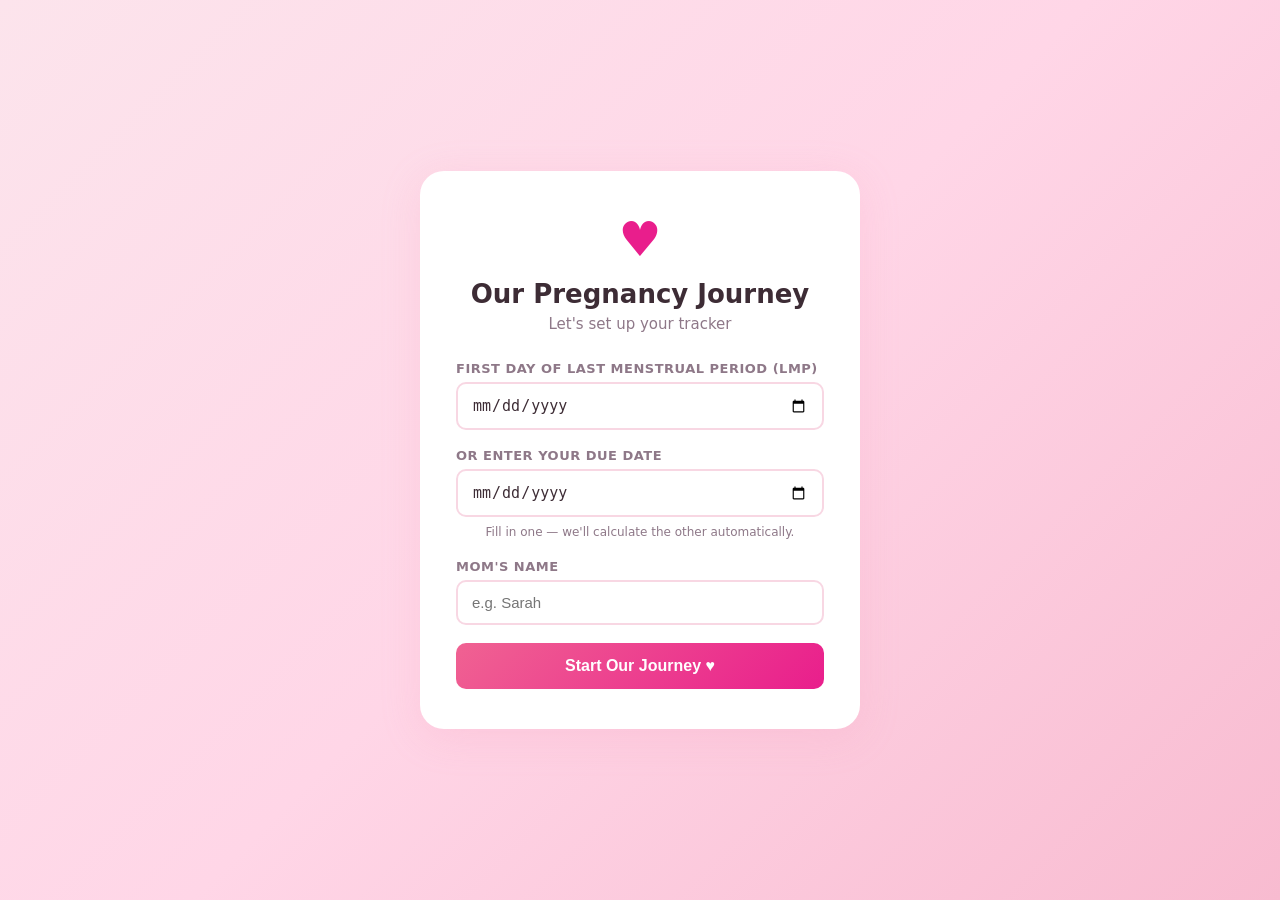
==== index.html @ 778b9fa0 "Add pregnancy tracker web app with wellness journal Single-page app that calculates the current week" ====
<!DOCTYPE html>
<html lang="en">
<head>
  <meta charset="UTF-8" />
  <meta name="viewport" content="width=device-width, initial-scale=1.0" />
  <title>Our Pregnancy Journey</title>
  <link rel="stylesheet" href="style.css" />
</head>
<body>
  <div id="app">

    <!-- Setup Screen -->
    <div id="setup-screen" class="screen hidden">
      <div class="setup-card">
        <div class="heart-icon">♥</div>
        <h1>Our Pregnancy Journey</h1>
        <p class="subtitle">Let's set up your tracker</p>
        <div class="form-group">
          <label>First day of last menstrual period (LMP)</label>
          <input type="date" id="lmp-input" />
        </div>
        <div class="form-group">
          <label>Or enter your due date</label>
          <input type="date" id="due-date-input" />
        </div>
        <p class="hint">Fill in one — we'll calculate the other automatically.</p>
        <div class="form-group">
          <label>Mom's name</label>
          <input type="text" id="mom-name-input" placeholder="e.g. Sarah" />
        </div>
        <button class="btn-primary" onclick="saveSetup()">Start Our Journey ♥</button>
      </div>
    </div>

    <!-- Main Dashboard -->
    <div id="dashboard" class="screen hidden">
      <header>
        <div class="header-content">
          <div class="header-left">
            <span class="heart-small">♥</span>
            <span id="header-name">Our Pregnancy Journey</span>
          </div>
          <button class="btn-settings" onclick="showSettings()" title="Settings">⚙</button>
        </div>
      </header>

      <main>
        <!-- Progress Banner -->
        <section class="progress-banner">
          <div class="week-display">
            <div class="week-number" id="week-number">0</div>
            <div class="week-label">weeks</div>
          </div>
          <div class="day-display">
            <div class="day-number" id="day-number">0</div>
            <div class="day-label">days</div>
          </div>
          <div class="trimester-badge" id="trimester-badge">1st Trimester</div>
        </section>

        <!-- Progress Bar -->
        <section class="progress-section">
          <div class="progress-track">
            <div class="progress-fill" id="progress-fill"></div>
          </div>
          <div class="progress-labels">
            <span>Week 1</span>
            <span id="days-remaining"></span>
            <span>Week 40</span>
          </div>
        </section>

        <!-- Key Dates -->
        <section class="dates-row">
          <div class="date-card">
            <div class="date-card-label">Due Date</div>
            <div class="date-card-value" id="due-date-display">—</div>
          </div>
          <div class="date-card">
            <div class="date-card-label">Days Along</div>
            <div class="date-card-value" id="days-along">—</div>
          </div>
          <div class="date-card">
            <div class="date-card-label">Days Left</div>
            <div class="date-card-value" id="days-left">—</div>
          </div>
        </section>

        <!-- Milestone Card -->
        <section class="milestone-card" id="milestone-card">
          <div class="milestone-emoji" id="milestone-emoji">🌱</div>
          <div class="milestone-content">
            <h3 id="milestone-title">This week</h3>
            <p id="milestone-text">Loading milestone…</p>
          </div>
        </section>

        <!-- Wellness Check-in -->
        <section class="checkin-section">
          <h2>How are you feeling today?</h2>
          <p class="checkin-sub" id="checkin-date-label">Log today's wellness</p>

          <div class="mood-grid">
            <button class="mood-btn" data-mood="great" onclick="selectMood(this)">
              <span class="mood-emoji">😄</span>
              <span>Great</span>
            </button>
            <button class="mood-btn" data-mood="good" onclick="selectMood(this)">
              <span class="mood-emoji">🙂</span>
              <span>Good</span>
            </button>
            <button class="mood-btn" data-mood="okay" onclick="selectMood(this)">
              <span class="mood-emoji">😐</span>
              <span>Okay</span>
            </button>
            <button class="mood-btn" data-mood="tired" onclick="selectMood(this)">
              <span class="mood-emoji">😴</span>
              <span>Tired</span>
            </button>
            <button class="mood-btn" data-mood="nauseous" onclick="selectMood(this)">
              <span class="mood-emoji">🤢</span>
              <span>Nauseous</span>
            </button>
            <button class="mood-btn" data-mood="rough" onclick="selectMood(this)">
              <span class="mood-emoji">😞</span>
              <span>Rough Day</span>
            </button>
          </div>

          <div class="symptom-section">
            <label class="symptom-label">Any symptoms today? (select all that apply)</label>
            <div class="symptom-chips" id="symptom-chips">
              <button class="chip" onclick="toggleChip(this)">Morning sickness</button>
              <button class="chip" onclick="toggleChip(this)">Fatigue</button>
              <button class="chip" onclick="toggleChip(this)">Heartburn</button>
              <button class="chip" onclick="toggleChip(this)">Back pain</button>
              <button class="chip" onclick="toggleChip(this)">Cravings</button>
              <button class="chip" onclick="toggleChip(this)">Headache</button>
              <button class="chip" onclick="toggleChip(this)">Swelling</button>
              <button class="chip" onclick="toggleChip(this)">Insomnia</button>
              <button class="chip" onclick="toggleChip(this)">Kicks felt</button>
              <button class="chip" onclick="toggleChip(this)">Braxton Hicks</button>
            </div>
          </div>

          <div class="notes-section">
            <label for="notes-input">Notes / thoughts for today</label>
            <textarea id="notes-input" placeholder="How was your day? Any moments worth remembering…" rows="3"></textarea>
          </div>

          <button class="btn-primary btn-save" onclick="saveCheckin()">Save Today's Entry ♥</button>
          <div id="save-feedback" class="save-feedback hidden">Entry saved! ✓</div>
        </section>

        <!-- History -->
        <section class="history-section">
          <h2>Wellness Journal</h2>
          <div id="history-list" class="history-list">
            <p class="empty-state">No entries yet — start logging today!</p>
          </div>
        </section>
      </main>
    </div>

    <!-- Settings Modal -->
    <div id="settings-modal" class="modal hidden">
      <div class="modal-card">
        <h2>Settings</h2>
        <div class="form-group">
          <label>Mom's name</label>
          <input type="text" id="settings-mom-name" />
        </div>
        <div class="form-group">
          <label>First day of LMP</label>
          <input type="date" id="settings-lmp" />
        </div>
        <div class="form-group">
          <label>Due date</label>
          <input type="date" id="settings-due" />
        </div>
        <div class="modal-actions">
          <button class="btn-secondary" onclick="closeSettings()">Cancel</button>
          <button class="btn-primary" onclick="saveSettings()">Save Changes</button>
        </div>
        <button class="btn-danger" onclick="resetApp()">Reset All Data</button>
      </div>
    </div>

  </div>

  <script src="app.js"></script>
</body>
</html>
---- style.css ----
/* ── Reset & Base ── */
*, *::before, *::after { box-sizing: border-box; margin: 0; padding: 0; }

:root {
  --pink:      #f48fb1;
  --pink-dark: #e91e8c;
  --pink-light:#fce4ec;
  --rose:      #f06292;
  --cream:     #fff8f9;
  --white:     #ffffff;
  --text:      #3d2c35;
  --text-muted:#8e7888;
  --border:    #f8d7e3;
  --shadow:    rgba(244,143,177,.18);
  --radius:    16px;
  --radius-sm: 10px;
}

body {
  font-family: 'Segoe UI', system-ui, -apple-system, sans-serif;
  background: var(--cream);
  color: var(--text);
  min-height: 100vh;
}

.hidden { display: none !important; }

/* ── Screens ── */
.screen { min-height: 100vh; }

/* ── Setup Screen ── */
#setup-screen {
  display: flex;
  align-items: center;
  justify-content: center;
  padding: 24px;
  background: linear-gradient(135deg, #fce4ec 0%, #ffd6e7 50%, #f8bbd0 100%);
}

.setup-card {
  background: var(--white);
  border-radius: 24px;
  padding: 40px 36px;
  width: 100%;
  max-width: 440px;
  box-shadow: 0 8px 40px var(--shadow);
  text-align: center;
}

.heart-icon {
  font-size: 48px;
  color: var(--pink-dark);
  margin-bottom: 12px;
  animation: heartbeat 1.4s ease infinite;
}

@keyframes heartbeat {
  0%, 100% { transform: scale(1); }
  14%       { transform: scale(1.15); }
  28%       { transform: scale(1); }
  42%       { transform: scale(1.1); }
}

.setup-card h1 {
  font-size: 26px;
  font-weight: 700;
  color: var(--text);
  margin-bottom: 6px;
}

.subtitle {
  color: var(--text-muted);
  margin-bottom: 28px;
  font-size: 15px;
}

.form-group {
  text-align: left;
  margin-bottom: 18px;
}

.form-group label {
  display: block;
  font-size: 13px;
  font-weight: 600;
  color: var(--text-muted);
  text-transform: uppercase;
  letter-spacing: .5px;
  margin-bottom: 6px;
}

.form-group input,
.form-group textarea {
  width: 100%;
  padding: 12px 14px;
  border: 2px solid var(--border);
  border-radius: var(--radius-sm);
  font-size: 15px;
  color: var(--text);
  background: var(--white);
  transition: border-color .2s;
  outline: none;
}

.form-group input:focus,
.form-group textarea:focus {
  border-color: var(--pink);
}

.hint {
  font-size: 12px;
  color: var(--text-muted);
  margin-bottom: 20px;
  margin-top: -10px;
}

/* ── Buttons ── */
.btn-primary {
  display: inline-block;
  width: 100%;
  padding: 14px;
  background: linear-gradient(135deg, var(--rose) 0%, var(--pink-dark) 100%);
  color: #fff;
  border: none;
  border-radius: var(--radius-sm);
  font-size: 16px;
  font-weight: 600;
  cursor: pointer;
  transition: opacity .2s, transform .1s;
}
.btn-primary:hover  { opacity: .92; }
.btn-primary:active { transform: scale(.98); }

.btn-secondary {
  padding: 12px 20px;
  background: var(--border);
  color: var(--text);
  border: none;
  border-radius: var(--radius-sm);
  font-size: 15px;
  font-weight: 600;
  cursor: pointer;
}

.btn-danger {
  display: block;
  width: 100%;
  margin-top: 16px;
  padding: 10px;
  background: none;
  border: 1px solid #f8bbd0;
  border-radius: var(--radius-sm);
  color: #c62828;
  font-size: 13px;
  cursor: pointer;
}
.btn-danger:hover { background: #ffebee; }

/* ── Header ── */
header {
  background: var(--white);
  border-bottom: 1px solid var(--border);
  position: sticky;
  top: 0;
  z-index: 10;
}

.header-content {
  max-width: 640px;
  margin: 0 auto;
  padding: 16px 20px;
  display: flex;
  align-items: center;
  justify-content: space-between;
}

.header-left {
  display: flex;
  align-items: center;
  gap: 8px;
  font-weight: 700;
  font-size: 17px;
}

.heart-small {
  color: var(--pink-dark);
  font-size: 18px;
  animation: heartbeat 1.4s ease infinite;
}

.btn-settings {
  background: none;
  border: none;
  font-size: 20px;
  cursor: pointer;
  color: var(--text-muted);
  padding: 4px 8px;
  border-radius: 8px;
  transition: background .2s;
}
.btn-settings:hover { background: var(--pink-light); }

/* ── Main Content ── */
main {
  max-width: 640px;
  margin: 0 auto;
  padding: 20px 16px 60px;
  display: flex;
  flex-direction: column;
  gap: 20px;
}

/* ── Progress Banner ── */
.progress-banner {
  background: linear-gradient(135deg, var(--rose) 0%, var(--pink-dark) 100%);
  border-radius: 20px;
  padding: 28px 24px;
  display: flex;
  align-items: center;
  justify-content: center;
  gap: 24px;
  color: #fff;
  position: relative;
  overflow: hidden;
}

.progress-banner::before {
  content: '♥';
  position: absolute;
  right: 20px;
  top: 50%;
  transform: translateY(-50%);
  font-size: 80px;
  opacity: .12;
}

.week-display, .day-display {
  text-align: center;
}

.week-number, .day-number {
  font-size: 52px;
  font-weight: 800;
  line-height: 1;
}

.week-label, .day-label {
  font-size: 14px;
  opacity: .85;
  font-weight: 500;
  text-transform: uppercase;
  letter-spacing: .5px;
}

.divider-dot {
  font-size: 32px;
  opacity: .5;
}

.trimester-badge {
  position: absolute;
  top: 14px;
  right: 16px;
  background: rgba(255,255,255,.25);
  border: 1px solid rgba(255,255,255,.4);
  border-radius: 20px;
  padding: 4px 12px;
  font-size: 12px;
  font-weight: 600;
  color: #fff;
}

/* ── Progress Bar ── */
.progress-section {
  background: var(--white);
  border-radius: var(--radius);
  padding: 18px 20px;
  box-shadow: 0 2px 12px var(--shadow);
}

.progress-track {
  height: 10px;
  background: var(--pink-light);
  border-radius: 99px;
  overflow: hidden;
  margin-bottom: 8px;
}

.progress-fill {
  height: 100%;
  background: linear-gradient(90deg, var(--rose), var(--pink-dark));
  border-radius: 99px;
  transition: width 1s ease;
  width: 0%;
}

.progress-labels {
  display: flex;
  justify-content: space-between;
  font-size: 12px;
  color: var(--text-muted);
}

/* ── Dates Row ── */
.dates-row {
  display: grid;
  grid-template-columns: repeat(3, 1fr);
  gap: 12px;
}

.date-card {
  background: var(--white);
  border-radius: var(--radius);
  padding: 16px 12px;
  text-align: center;
  box-shadow: 0 2px 12px var(--shadow);
}

.date-card-label {
  font-size: 11px;
  font-weight: 600;
  color: var(--text-muted);
  text-transform: uppercase;
  letter-spacing: .5px;
  margin-bottom: 6px;
}

.date-card-value {
  font-size: 15px;
  font-weight: 700;
  color: var(--text);
}

/* ── Milestone Card ── */
.milestone-card {
  background: var(--white);
  border-radius: var(--radius);
  padding: 20px;
  display: flex;
  align-items: flex-start;
  gap: 16px;
  box-shadow: 0 2px 12px var(--shadow);
  border-left: 4px solid var(--pink);
}

.milestone-emoji {
  font-size: 36px;
  flex-shrink: 0;
}

.milestone-content h3 {
  font-size: 15px;
  font-weight: 700;
  margin-bottom: 4px;
  color: var(--pink-dark);
}

.milestone-content p {
  font-size: 14px;
  color: var(--text-muted);
  line-height: 1.6;
}

/* ── Check-in Section ── */
.checkin-section {
  background: var(--white);
  border-radius: var(--radius);
  padding: 24px 20px;
  box-shadow: 0 2px 12px var(--shadow);
}

.checkin-section h2 {
  font-size: 19px;
  font-weight: 700;
  margin-bottom: 4px;
}

.checkin-sub {
  font-size: 13px;
  color: var(--text-muted);
  margin-bottom: 18px;
}

/* Mood Grid */
.mood-grid {
  display: grid;
  grid-template-columns: repeat(3, 1fr);
  gap: 10px;
  margin-bottom: 20px;
}

.mood-btn {
  display: flex;
  flex-direction: column;
  align-items: center;
  gap: 6px;
  padding: 12px 8px;
  background: var(--cream);
  border: 2px solid transparent;
  border-radius: var(--radius-sm);
  cursor: pointer;
  transition: all .2s;
  font-size: 13px;
  font-weight: 500;
  color: var(--text);
}

.mood-btn:hover {
  background: var(--pink-light);
  border-color: var(--pink);
}

.mood-btn.selected {
  background: var(--pink-light);
  border-color: var(--pink-dark);
  color: var(--pink-dark);
  font-weight: 700;
}

.mood-emoji { font-size: 26px; }

/* Symptoms */
.symptom-section { margin-bottom: 18px; }

.symptom-label {
  display: block;
  font-size: 13px;
  font-weight: 600;
  color: var(--text-muted);
  text-transform: uppercase;
  letter-spacing: .5px;
  margin-bottom: 10px;
}

.symptom-chips {
  display: flex;
  flex-wrap: wrap;
  gap: 8px;
}

.chip {
  padding: 7px 14px;
  background: var(--cream);
  border: 1.5px solid var(--border);
  border-radius: 99px;
  font-size: 13px;
  cursor: pointer;
  transition: all .2s;
  color: var(--text);
}

.chip:hover { border-color: var(--pink); }

.chip.active {
  background: var(--pink-light);
  border-color: var(--pink-dark);
  color: var(--pink-dark);
  font-weight: 600;
}

/* Notes */
.notes-section {
  margin-bottom: 18px;
}

.notes-section label {
  display: block;
  font-size: 13px;
  font-weight: 600;
  color: var(--text-muted);
  text-transform: uppercase;
  letter-spacing: .5px;
  margin-bottom: 8px;
}

.notes-section textarea {
  width: 100%;
  padding: 12px 14px;
  border: 2px solid var(--border);
  border-radius: var(--radius-sm);
  font-size: 14px;
  color: var(--text);
  resize: vertical;
  font-family: inherit;
  outline: none;
  transition: border-color .2s;
}

.notes-section textarea:focus { border-color: var(--pink); }

.btn-save { margin-top: 4px; }

.save-feedback {
  text-align: center;
  color: #388e3c;
  font-weight: 600;
  font-size: 14px;
  margin-top: 10px;
  animation: fadeIn .3s ease;
}

@keyframes fadeIn {
  from { opacity: 0; transform: translateY(-6px); }
  to   { opacity: 1; transform: translateY(0); }
}

/* ── History ── */
.history-section {
  background: var(--white);
  border-radius: var(--radius);
  padding: 24px 20px;
  box-shadow: 0 2px 12px var(--shadow);
}

.history-section h2 {
  font-size: 19px;
  font-weight: 700;
  margin-bottom: 16px;
}

.history-list {
  display: flex;
  flex-direction: column;
  gap: 14px;
}

.empty-state {
  color: var(--text-muted);
  font-size: 14px;
  text-align: center;
  padding: 20px 0;
}

.history-entry {
  border: 1.5px solid var(--border);
  border-radius: var(--radius-sm);
  padding: 14px 16px;
  background: var(--cream);
}

.history-entry-header {
  display: flex;
  align-items: center;
  justify-content: space-between;
  margin-bottom: 6px;
}

.entry-date {
  font-size: 13px;
  font-weight: 700;
  color: var(--text-muted);
}

.entry-week {
  font-size: 12px;
  background: var(--pink-light);
  color: var(--pink-dark);
  padding: 2px 8px;
  border-radius: 99px;
  font-weight: 600;
}

.entry-mood {
  font-size: 15px;
  font-weight: 600;
  margin-bottom: 6px;
  display: flex;
  align-items: center;
  gap: 6px;
}

.entry-symptoms {
  display: flex;
  flex-wrap: wrap;
  gap: 5px;
  margin-bottom: 6px;
}

.entry-symptom-chip {
  font-size: 11px;
  background: var(--border);
  color: var(--text-muted);
  padding: 2px 8px;
  border-radius: 99px;
}

.entry-notes {
  font-size: 13px;
  color: var(--text);
  line-height: 1.5;
  font-style: italic;
}

/* ── Settings Modal ── */
.modal {
  position: fixed;
  inset: 0;
  background: rgba(0,0,0,.4);
  z-index: 100;
  display: flex;
  align-items: center;
  justify-content: center;
  padding: 20px;
}

.modal-card {
  background: var(--white);
  border-radius: 20px;
  padding: 32px 28px;
  width: 100%;
  max-width: 420px;
  box-shadow: 0 8px 40px rgba(0,0,0,.2);
}

.modal-card h2 {
  font-size: 20px;
  font-weight: 700;
  margin-bottom: 20px;
}

.modal-actions {
  display: flex;
  gap: 10px;
  margin-top: 8px;
}

.modal-actions .btn-primary { flex: 1; width: auto; }

/* ── Responsive ── */
@media (max-width: 400px) {
  .progress-banner { padding: 22px 16px; }
  .week-number, .day-number { font-size: 44px; }
  .mood-grid { grid-template-columns: repeat(2, 1fr); }
  .dates-row { grid-template-columns: repeat(3, 1fr); }
  .date-card-value { font-size: 13px; }
}
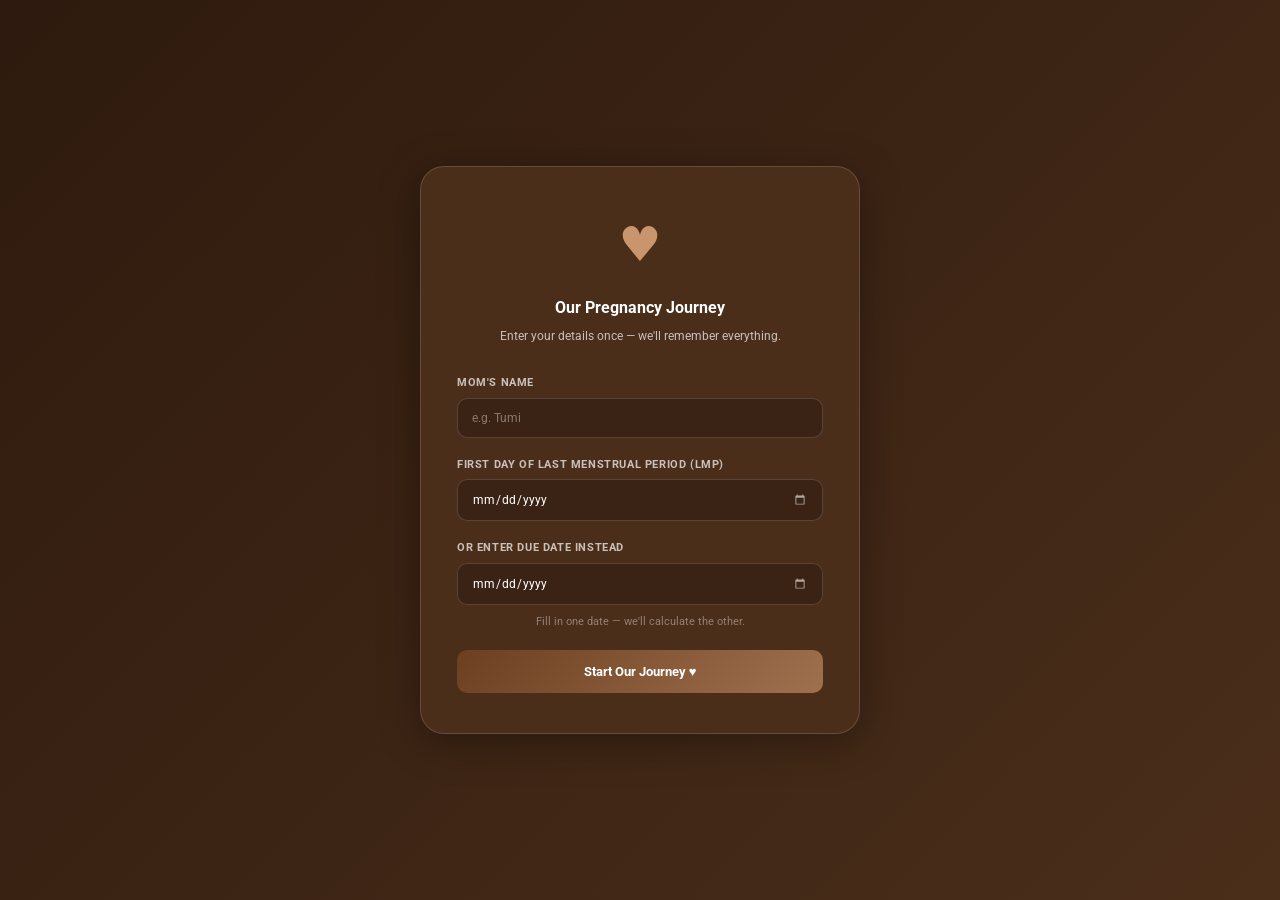
==== commit 00635b04: "Add tabs, 18-week memories retrospective, and smart summaries - Tab navigation: Today / Memories / S" ====
--- a/index.html
+++ b/index.html
@@ -3,49 +3,53 @@
 <head>
   <meta charset="UTF-8" />
   <meta name="viewport" content="width=device-width, initial-scale=1.0" />
-  <title>Our Pregnancy Journey</title>
+  <title>Tumi's Pregnancy Journey ♥</title>
+  <link rel="preconnect" href="https://fonts.googleapis.com">
+  <link href="https://fonts.googleapis.com/css2?family=Roboto:wght@400;500;700&display=swap" rel="stylesheet">
   <link rel="stylesheet" href="style.css" />
 </head>
 <body>
-  <div id="app">
-
-    <!-- Setup Screen -->
-    <div id="setup-screen" class="screen hidden">
-      <div class="setup-card">
-        <div class="heart-icon">♥</div>
-        <h1>Our Pregnancy Journey</h1>
-        <p class="subtitle">Let's set up your tracker</p>
-        <div class="form-group">
-          <label>First day of last menstrual period (LMP)</label>
-          <input type="date" id="lmp-input" />
-        </div>
-        <div class="form-group">
-          <label>Or enter your due date</label>
-          <input type="date" id="due-date-input" />
-        </div>
-        <p class="hint">Fill in one — we'll calculate the other automatically.</p>
-        <div class="form-group">
-          <label>Mom's name</label>
-          <input type="text" id="mom-name-input" placeholder="e.g. Sarah" />
-        </div>
-        <button class="btn-primary" onclick="saveSetup()">Start Our Journey ♥</button>
-      </div>
-    </div>
-
-    <!-- Main Dashboard -->
-    <div id="dashboard" class="screen hidden">
-      <header>
-        <div class="header-content">
-          <div class="header-left">
-            <span class="heart-small">♥</span>
-            <span id="header-name">Our Pregnancy Journey</span>
-          </div>
-          <button class="btn-settings" onclick="showSettings()" title="Settings">⚙</button>
-        </div>
-      </header>
-
-      <main>
-        <!-- Progress Banner -->
+<div id="app">
+
+  <!-- ── Setup Screen (shown once) ── -->
+  <div id="setup-screen" class="screen hidden">
+    <div class="setup-card">
+      <div class="heart-icon">♥</div>
+      <h1>Our Pregnancy Journey</h1>
+      <p class="subtitle">Enter your details once — we'll remember everything.</p>
+      <div class="form-group">
+        <label>Mom's name</label>
+        <input type="text" id="mom-name-input" placeholder="e.g. Tumi" />
+      </div>
+      <div class="form-group">
+        <label>First day of last menstrual period (LMP)</label>
+        <input type="date" id="lmp-input" />
+      </div>
+      <div class="form-group">
+        <label>Or enter due date instead</label>
+        <input type="date" id="due-date-input" />
+      </div>
+      <p class="hint">Fill in one date — we'll calculate the other.</p>
+      <button class="btn-primary" onclick="saveSetup()">Start Our Journey ♥</button>
+    </div>
+  </div>
+
+  <!-- ── Main App ── -->
+  <div id="main-app" class="screen hidden">
+
+    <header>
+      <div class="header-content">
+        <div class="header-left">
+          <span class="heart-small">♥</span>
+          <span id="header-name">Our Journey</span>
+        </div>
+        <button class="btn-settings" onclick="showSettings()" title="Settings">⚙</button>
+      </div>
+    </header>
+
+    <!-- Tab: Today -->
+    <div id="tab-today" class="tab-pane">
+      <main>
         <section class="progress-banner">
           <div class="week-display">
             <div class="week-number" id="week-number">0</div>
@@ -58,7 +62,6 @@
           <div class="trimester-badge" id="trimester-badge">1st Trimester</div>
         </section>
 
-        <!-- Progress Bar -->
         <section class="progress-section">
           <div class="progress-track">
             <div class="progress-fill" id="progress-fill"></div>
@@ -70,7 +73,6 @@
           </div>
         </section>
 
-        <!-- Key Dates -->
         <section class="dates-row">
           <div class="date-card">
             <div class="date-card-label">Due Date</div>
@@ -86,50 +88,30 @@
           </div>
         </section>
 
-        <!-- Milestone Card -->
-        <section class="milestone-card" id="milestone-card">
+        <section class="milestone-card">
           <div class="milestone-emoji" id="milestone-emoji">🌱</div>
           <div class="milestone-content">
             <h3 id="milestone-title">This week</h3>
-            <p id="milestone-text">Loading milestone…</p>
-          </div>
-        </section>
-
-        <!-- Wellness Check-in -->
+            <p id="milestone-text">Loading…</p>
+          </div>
+        </section>
+
         <section class="checkin-section">
           <h2>How are you feeling today?</h2>
           <p class="checkin-sub" id="checkin-date-label">Log today's wellness</p>
 
           <div class="mood-grid">
-            <button class="mood-btn" data-mood="great" onclick="selectMood(this)">
-              <span class="mood-emoji">😄</span>
-              <span>Great</span>
-            </button>
-            <button class="mood-btn" data-mood="good" onclick="selectMood(this)">
-              <span class="mood-emoji">🙂</span>
-              <span>Good</span>
-            </button>
-            <button class="mood-btn" data-mood="okay" onclick="selectMood(this)">
-              <span class="mood-emoji">😐</span>
-              <span>Okay</span>
-            </button>
-            <button class="mood-btn" data-mood="tired" onclick="selectMood(this)">
-              <span class="mood-emoji">😴</span>
-              <span>Tired</span>
-            </button>
-            <button class="mood-btn" data-mood="nauseous" onclick="selectMood(this)">
-              <span class="mood-emoji">🤢</span>
-              <span>Nauseous</span>
-            </button>
-            <button class="mood-btn" data-mood="rough" onclick="selectMood(this)">
-              <span class="mood-emoji">😞</span>
-              <span>Rough Day</span>
-            </button>
+            <button class="mood-btn" data-mood="great"    onclick="selectMood(this)"><span class="mood-emoji">😄</span><span>Great</span></button>
+            <button class="mood-btn" data-mood="good"     onclick="selectMood(this)"><span class="mood-emoji">🙂</span><span>Good</span></button>
+            <button class="mood-btn" data-mood="okay"     onclick="selectMood(this)"><span class="mood-emoji">😐</span><span>Okay</span></button>
+            <button class="mood-btn" data-mood="tired"    onclick="selectMood(this)"><span class="mood-emoji">😴</span><span>Tired</span></button>
+            <button class="mood-btn" data-mood="nauseous" onclick="selectMood(this)"><span class="mood-emoji">🤢</span><span>Nauseous</span></button>
+            <button class="mood-btn" data-mood="rough"    onclick="selectMood(this)"><span class="mood-emoji">😞</span><span>Rough Day</span></button>
           </div>
 
           <div class="symptom-section">
-            <label class="symptom-label">Any symptoms today? (select all that apply)</label>
-            <div class="symptom-chips" id="symptom-chips">
+            <label class="symptom-label">Symptoms today (select all that apply)</label>
+            <div class="symptom-chips">
               <button class="chip" onclick="toggleChip(this)">Morning sickness</button>
               <button class="chip" onclick="toggleChip(this)">Fatigue</button>
               <button class="chip" onclick="toggleChip(this)">Heartburn</button>
@@ -151,43 +133,118 @@
           <button class="btn-primary btn-save" onclick="saveCheckin()">Save Today's Entry ♥</button>
           <div id="save-feedback" class="save-feedback hidden">Entry saved! ✓</div>
         </section>
-
-        <!-- History -->
-        <section class="history-section">
+      </main>
+    </div>
+
+    <!-- Tab: Memories -->
+    <div id="tab-memories" class="tab-pane hidden">
+      <main>
+        <div class="memories-header">
+          <h2>The First 18 Weeks</h2>
+          <p>Answer at your own pace — your answers are saved automatically as you go. These memories will power the summaries for your ObGyn and loved ones.</p>
+        </div>
+        <div id="retro-form"></div>
+        <button class="btn-primary btn-save-retro" onclick="saveRetro()">Save Memories ♥</button>
+        <div id="retro-feedback" class="save-feedback hidden">Memories saved! ✓</div>
+      </main>
+    </div>
+
+    <!-- Tab: Summaries -->
+    <div id="tab-summaries" class="tab-pane hidden">
+      <main>
+        <div class="summary-intro">
+          <h2>Your Story, Two Ways</h2>
+          <p>Generated from your daily logs and memories. Tap the copy button to share.</p>
+        </div>
+
+        <div class="summary-card">
+          <div class="summary-card-header">
+            <div class="summary-icon">🩺</div>
+            <div>
+              <h3>What We Tell the ObGyn</h3>
+              <p class="summary-desc">Clinical, accurate, complete</p>
+            </div>
+          </div>
+          <div class="summary-body" id="obgyn-summary">Tap "Refresh" to generate.</div>
+          <div class="summary-actions">
+            <button class="btn-refresh" onclick="renderSummaries()">↻ Refresh</button>
+            <button class="btn-copy" onclick="copyText('obgyn-summary')">Copy ↗</button>
+          </div>
+        </div>
+
+        <div class="summary-card">
+          <div class="summary-card-header">
+            <div class="summary-icon">💛</div>
+            <div>
+              <h3>What We Tell Friends &amp; Family</h3>
+              <p class="summary-desc">Warm, personal, shareable</p>
+            </div>
+          </div>
+          <div class="summary-body" id="family-summary">Tap "Refresh" to generate.</div>
+          <div class="summary-actions">
+            <button class="btn-refresh" onclick="renderSummaries()">↻ Refresh</button>
+            <button class="btn-copy" onclick="copyText('family-summary')">Copy ↗</button>
+          </div>
+        </div>
+      </main>
+    </div>
+
+    <!-- Tab: Journal -->
+    <div id="tab-journal" class="tab-pane hidden">
+      <main>
+        <div class="journal-header">
           <h2>Wellness Journal</h2>
-          <div id="history-list" class="history-list">
-            <p class="empty-state">No entries yet — start logging today!</p>
-          </div>
-        </section>
-      </main>
-    </div>
-
-    <!-- Settings Modal -->
-    <div id="settings-modal" class="modal hidden">
-      <div class="modal-card">
-        <h2>Settings</h2>
-        <div class="form-group">
-          <label>Mom's name</label>
-          <input type="text" id="settings-mom-name" />
-        </div>
-        <div class="form-group">
-          <label>First day of LMP</label>
-          <input type="date" id="settings-lmp" />
-        </div>
-        <div class="form-group">
-          <label>Due date</label>
-          <input type="date" id="settings-due" />
-        </div>
-        <div class="modal-actions">
-          <button class="btn-secondary" onclick="closeSettings()">Cancel</button>
-          <button class="btn-primary" onclick="saveSettings()">Save Changes</button>
-        </div>
-        <button class="btn-danger" onclick="resetApp()">Reset All Data</button>
-      </div>
-    </div>
-
+          <p>Your daily check-ins, newest first.</p>
+        </div>
+        <div id="history-list" class="history-list">
+          <p class="empty-state">No entries yet — start logging today!</p>
+        </div>
+      </main>
+    </div>
+
+    <!-- Bottom Nav -->
+    <nav class="bottom-nav">
+      <button class="nav-btn active" id="nav-today"     onclick="showTab('today')">
+        <span class="nav-icon">🏠</span><span>Today</span>
+      </button>
+      <button class="nav-btn" id="nav-memories"  onclick="showTab('memories')">
+        <span class="nav-icon">💭</span><span>Memories</span>
+      </button>
+      <button class="nav-btn" id="nav-summaries" onclick="showTab('summaries')">
+        <span class="nav-icon">📋</span><span>Summaries</span>
+      </button>
+      <button class="nav-btn" id="nav-journal"   onclick="showTab('journal')">
+        <span class="nav-icon">📓</span><span>Journal</span>
+      </button>
+    </nav>
+
+  </div><!-- /main-app -->
+
+  <!-- Settings Modal -->
+  <div id="settings-modal" class="modal hidden">
+    <div class="modal-card">
+      <h2>Settings</h2>
+      <div class="form-group">
+        <label>Mom's name</label>
+        <input type="text" id="settings-mom-name" />
+      </div>
+      <div class="form-group">
+        <label>First day of LMP</label>
+        <input type="date" id="settings-lmp" />
+      </div>
+      <div class="form-group">
+        <label>Due date</label>
+        <input type="date" id="settings-due" />
+      </div>
+      <div class="modal-actions">
+        <button class="btn-secondary" onclick="closeSettings()">Cancel</button>
+        <button class="btn-primary" onclick="saveSettings()">Save</button>
+      </div>
+      <button class="btn-danger" onclick="resetApp()">Reset All Data</button>
+    </div>
   </div>
 
-  <script src="app.js"></script>
+</div><!-- /app -->
+<script src="app.js"></script>
 </body>
 </html>
--- a/style.css
+++ b/style.css
@@ -1,58 +1,51 @@
-/* ── Reset & Base ── */
+@import url('https://fonts.googleapis.com/css2?family=Roboto:wght@400;500;700&display=swap');
+
 *, *::before, *::after { box-sizing: border-box; margin: 0; padding: 0; }
 
 :root {
-  --pink:      #f48fb1;
-  --pink-dark: #e91e8c;
-  --pink-light:#fce4ec;
-  --rose:      #f06292;
-  --cream:     #fff8f9;
-  --white:     #ffffff;
-  --text:      #3d2c35;
-  --text-muted:#8e7888;
-  --border:    #f8d7e3;
-  --shadow:    rgba(244,143,177,.18);
-  --radius:    16px;
-  --radius-sm: 10px;
+  --brown-darkest: #1c0f0a;
+  --brown-dark:    #2e1a0e;
+  --brown-mid:     #4a2e1a;
+  --brown-warm:    #6b3f20;
+  --brown-accent:  #a0714f;
+  --brown-light:   #c8956c;
+  --brown-pale:    #3a2214;
+  --white:         #ffffff;
+  --white-70:      rgba(255,255,255,.70);
+  --white-40:      rgba(255,255,255,.40);
+  --white-15:      rgba(255,255,255,.15);
+  --white-08:      rgba(255,255,255,.08);
+  --shadow:        rgba(0,0,0,.35);
+  --radius:        16px;
+  --radius-sm:     10px;
+  --nav-h:         68px;
 }
 
 body {
-  font-family: 'Segoe UI', system-ui, -apple-system, sans-serif;
-  background: var(--cream);
-  color: var(--text);
+  font-family: 'Roboto', system-ui, sans-serif;
+  font-size: 12px;
+  background: var(--brown-darkest);
+  color: var(--white);
   min-height: 100vh;
+  line-height: 1.6;
 }
 
 .hidden { display: none !important; }
-
-/* ── Screens ── */
 .screen { min-height: 100vh; }
 
-/* ── Setup Screen ── */
+/* ── Setup ── */
 #setup-screen {
-  display: flex;
-  align-items: center;
-  justify-content: center;
-  padding: 24px;
-  background: linear-gradient(135deg, #fce4ec 0%, #ffd6e7 50%, #f8bbd0 100%);
+  display: flex; align-items: center; justify-content: center; padding: 24px;
+  background: linear-gradient(135deg, var(--brown-dark) 0%, var(--brown-mid) 100%);
 }
 
 .setup-card {
-  background: var(--white);
-  border-radius: 24px;
-  padding: 40px 36px;
-  width: 100%;
-  max-width: 440px;
-  box-shadow: 0 8px 40px var(--shadow);
-  text-align: center;
-}
-
-.heart-icon {
-  font-size: 48px;
-  color: var(--pink-dark);
-  margin-bottom: 12px;
-  animation: heartbeat 1.4s ease infinite;
-}
+  background: var(--brown-mid); border-radius: 24px; padding: 40px 36px;
+  width: 100%; max-width: 440px; box-shadow: 0 8px 40px var(--shadow);
+  text-align: center; border: 1px solid var(--white-15);
+}
+
+.heart-icon { font-size: 48px; color: var(--brown-light); margin-bottom: 12px; animation: heartbeat 1.4s ease infinite; }
 
 @keyframes heartbeat {
   0%, 100% { transform: scale(1); }
@@ -61,576 +54,303 @@
   42%       { transform: scale(1.1); }
 }
 
-.setup-card h1 {
-  font-size: 26px;
-  font-weight: 700;
-  color: var(--text);
-  margin-bottom: 6px;
-}
-
-.subtitle {
-  color: var(--text-muted);
-  margin-bottom: 28px;
-  font-size: 15px;
-}
-
-.form-group {
-  text-align: left;
-  margin-bottom: 18px;
-}
-
+.setup-card h1 { font-size: 16px; font-weight: 700; margin-bottom: 6px; }
+.subtitle { color: var(--white-70); margin-bottom: 28px; font-size: 12px; }
+
+/* ── Form Elements ── */
+.form-group { text-align: left; margin-bottom: 18px; }
 .form-group label {
-  display: block;
-  font-size: 13px;
-  font-weight: 600;
-  color: var(--text-muted);
-  text-transform: uppercase;
-  letter-spacing: .5px;
-  margin-bottom: 6px;
-}
-
-.form-group input,
-.form-group textarea {
-  width: 100%;
-  padding: 12px 14px;
-  border: 2px solid var(--border);
-  border-radius: var(--radius-sm);
-  font-size: 15px;
-  color: var(--text);
-  background: var(--white);
-  transition: border-color .2s;
-  outline: none;
-}
-
+  display: block; font-size: 11px; font-weight: 700; color: var(--white-70);
+  text-transform: uppercase; letter-spacing: .6px; margin-bottom: 6px;
+}
+.form-group input, .form-group textarea {
+  width: 100%; padding: 12px 14px; border: 1.5px solid var(--white-15);
+  border-radius: var(--radius-sm); font-size: 12px; color: var(--white);
+  background: var(--brown-pale); transition: border-color .2s; outline: none;
+  font-family: 'Roboto', sans-serif;
+}
+.form-group input::placeholder,
+.form-group textarea::placeholder { color: var(--white-40); }
 .form-group input:focus,
-.form-group textarea:focus {
-  border-color: var(--pink);
-}
-
-.hint {
-  font-size: 12px;
-  color: var(--text-muted);
-  margin-bottom: 20px;
-  margin-top: -10px;
-}
+.form-group textarea:focus { border-color: var(--brown-light); }
+input[type="date"]::-webkit-calendar-picker-indicator { filter: invert(1) opacity(.6); cursor: pointer; }
+.hint { font-size: 11px; color: var(--white-40); margin-bottom: 20px; margin-top: -10px; }
 
 /* ── Buttons ── */
 .btn-primary {
-  display: inline-block;
-  width: 100%;
-  padding: 14px;
-  background: linear-gradient(135deg, var(--rose) 0%, var(--pink-dark) 100%);
-  color: #fff;
-  border: none;
-  border-radius: var(--radius-sm);
-  font-size: 16px;
-  font-weight: 600;
-  cursor: pointer;
-  transition: opacity .2s, transform .1s;
-}
-.btn-primary:hover  { opacity: .92; }
+  display: inline-block; width: 100%; padding: 14px;
+  background: linear-gradient(135deg, var(--brown-warm), var(--brown-accent));
+  color: var(--white); border: none; border-radius: var(--radius-sm);
+  font-size: 13px; font-weight: 700; cursor: pointer; transition: opacity .2s, transform .1s;
+  font-family: 'Roboto', sans-serif;
+}
+.btn-primary:hover  { opacity: .88; }
 .btn-primary:active { transform: scale(.98); }
 
 .btn-secondary {
-  padding: 12px 20px;
-  background: var(--border);
-  color: var(--text);
-  border: none;
-  border-radius: var(--radius-sm);
-  font-size: 15px;
-  font-weight: 600;
-  cursor: pointer;
+  padding: 12px 20px; background: var(--white-15); color: var(--white);
+  border: 1px solid var(--white-15); border-radius: var(--radius-sm);
+  font-size: 12px; font-weight: 500; cursor: pointer; font-family: 'Roboto', sans-serif;
 }
 
 .btn-danger {
-  display: block;
-  width: 100%;
-  margin-top: 16px;
-  padding: 10px;
-  background: none;
-  border: 1px solid #f8bbd0;
-  border-radius: var(--radius-sm);
-  color: #c62828;
-  font-size: 13px;
-  cursor: pointer;
-}
-.btn-danger:hover { background: #ffebee; }
+  display: block; width: 100%; margin-top: 16px; padding: 10px;
+  background: none; border: 1px solid rgba(255,100,100,.35); border-radius: var(--radius-sm);
+  color: #ff8a80; font-size: 12px; cursor: pointer; font-family: 'Roboto', sans-serif;
+}
+.btn-danger:hover { background: rgba(255,100,100,.1); }
 
 /* ── Header ── */
 header {
-  background: var(--white);
-  border-bottom: 1px solid var(--border);
-  position: sticky;
-  top: 0;
-  z-index: 10;
-}
-
+  background: var(--brown-dark); border-bottom: 1px solid var(--white-15);
+  position: sticky; top: 0; z-index: 10;
+}
 .header-content {
-  max-width: 640px;
-  margin: 0 auto;
-  padding: 16px 20px;
-  display: flex;
-  align-items: center;
-  justify-content: space-between;
-}
-
-.header-left {
-  display: flex;
-  align-items: center;
-  gap: 8px;
-  font-weight: 700;
-  font-size: 17px;
-}
-
-.heart-small {
-  color: var(--pink-dark);
-  font-size: 18px;
-  animation: heartbeat 1.4s ease infinite;
-}
-
+  max-width: 640px; margin: 0 auto; padding: 16px 20px;
+  display: flex; align-items: center; justify-content: space-between;
+}
+.header-left { display: flex; align-items: center; gap: 8px; font-weight: 700; font-size: 14px; }
+.heart-small { color: var(--brown-light); font-size: 16px; animation: heartbeat 1.4s ease infinite; }
 .btn-settings {
-  background: none;
-  border: none;
-  font-size: 20px;
-  cursor: pointer;
-  color: var(--text-muted);
-  padding: 4px 8px;
-  border-radius: 8px;
-  transition: background .2s;
-}
-.btn-settings:hover { background: var(--pink-light); }
-
-/* ── Main Content ── */
+  background: none; border: none; font-size: 18px; cursor: pointer;
+  color: var(--white-70); padding: 4px 8px; border-radius: 8px; transition: background .2s;
+}
+.btn-settings:hover { background: var(--white-08); }
+
+/* ── Tab Panes ── */
+.tab-pane { padding-bottom: calc(var(--nav-h) + 16px); }
+
 main {
-  max-width: 640px;
-  margin: 0 auto;
-  padding: 20px 16px 60px;
-  display: flex;
-  flex-direction: column;
-  gap: 20px;
-}
+  max-width: 640px; margin: 0 auto; padding: 20px 16px;
+  display: flex; flex-direction: column; gap: 20px;
+}
+
+/* ── Bottom Nav ── */
+.bottom-nav {
+  position: fixed; bottom: 0; left: 0; right: 0;
+  height: var(--nav-h);
+  background: var(--brown-dark);
+  border-top: 1px solid var(--white-15);
+  display: flex; align-items: center; justify-content: space-around;
+  z-index: 20;
+  padding-bottom: env(safe-area-inset-bottom);
+}
+
+.nav-btn {
+  display: flex; flex-direction: column; align-items: center; gap: 3px;
+  background: none; border: none; color: var(--white-40); cursor: pointer;
+  font-size: 10px; font-weight: 500; padding: 8px 16px; border-radius: 12px;
+  transition: all .2s; font-family: 'Roboto', sans-serif;
+  min-width: 64px;
+}
+.nav-btn .nav-icon { font-size: 20px; }
+.nav-btn:hover { color: var(--white-70); background: var(--white-08); }
+.nav-btn.active { color: var(--brown-light); }
+.nav-btn.active .nav-icon { filter: none; }
 
 /* ── Progress Banner ── */
 .progress-banner {
-  background: linear-gradient(135deg, var(--rose) 0%, var(--pink-dark) 100%);
-  border-radius: 20px;
-  padding: 28px 24px;
-  display: flex;
-  align-items: center;
-  justify-content: center;
-  gap: 24px;
-  color: #fff;
-  position: relative;
-  overflow: hidden;
-}
-
+  background: linear-gradient(135deg, var(--brown-warm), var(--brown-accent));
+  border-radius: 20px; padding: 28px 24px;
+  display: flex; align-items: center; justify-content: center; gap: 24px;
+  position: relative; overflow: hidden;
+}
 .progress-banner::before {
-  content: '♥';
-  position: absolute;
-  right: 20px;
-  top: 50%;
-  transform: translateY(-50%);
-  font-size: 80px;
-  opacity: .12;
-}
-
-.week-display, .day-display {
-  text-align: center;
-}
-
-.week-number, .day-number {
-  font-size: 52px;
-  font-weight: 800;
-  line-height: 1;
-}
-
-.week-label, .day-label {
-  font-size: 14px;
-  opacity: .85;
-  font-weight: 500;
-  text-transform: uppercase;
-  letter-spacing: .5px;
-}
-
-.divider-dot {
-  font-size: 32px;
-  opacity: .5;
-}
-
+  content: '♥'; position: absolute; right: 20px; top: 50%; transform: translateY(-50%);
+  font-size: 80px; opacity: .12;
+}
+.week-display, .day-display { text-align: center; }
+.week-number, .day-number { font-size: 52px; font-weight: 700; line-height: 1; }
+.week-label, .day-label { font-size: 11px; opacity: .85; font-weight: 500; text-transform: uppercase; letter-spacing: .6px; }
 .trimester-badge {
-  position: absolute;
-  top: 14px;
-  right: 16px;
-  background: rgba(255,255,255,.25);
-  border: 1px solid rgba(255,255,255,.4);
-  border-radius: 20px;
-  padding: 4px 12px;
-  font-size: 12px;
-  font-weight: 600;
-  color: #fff;
+  position: absolute; top: 14px; right: 16px;
+  background: rgba(255,255,255,.2); border: 1px solid rgba(255,255,255,.3);
+  border-radius: 20px; padding: 4px 12px; font-size: 11px; font-weight: 700;
 }
 
 /* ── Progress Bar ── */
 .progress-section {
-  background: var(--white);
-  border-radius: var(--radius);
-  padding: 18px 20px;
-  box-shadow: 0 2px 12px var(--shadow);
-}
-
-.progress-track {
-  height: 10px;
-  background: var(--pink-light);
-  border-radius: 99px;
-  overflow: hidden;
-  margin-bottom: 8px;
-}
-
-.progress-fill {
-  height: 100%;
-  background: linear-gradient(90deg, var(--rose), var(--pink-dark));
-  border-radius: 99px;
-  transition: width 1s ease;
-  width: 0%;
-}
-
-.progress-labels {
-  display: flex;
-  justify-content: space-between;
-  font-size: 12px;
-  color: var(--text-muted);
-}
-
-/* ── Dates Row ── */
-.dates-row {
-  display: grid;
-  grid-template-columns: repeat(3, 1fr);
-  gap: 12px;
-}
-
+  background: var(--brown-mid); border-radius: var(--radius); padding: 18px 20px;
+  border: 1px solid var(--white-08);
+}
+.progress-track { height: 8px; background: var(--white-15); border-radius: 99px; overflow: hidden; margin-bottom: 8px; }
+.progress-fill { height: 100%; background: linear-gradient(90deg, var(--brown-warm), var(--brown-light)); border-radius: 99px; transition: width 1s ease; width: 0%; }
+.progress-labels { display: flex; justify-content: space-between; font-size: 11px; color: var(--white-70); }
+
+/* ── Date Cards ── */
+.dates-row { display: grid; grid-template-columns: repeat(3, 1fr); gap: 12px; }
 .date-card {
-  background: var(--white);
-  border-radius: var(--radius);
-  padding: 16px 12px;
-  text-align: center;
-  box-shadow: 0 2px 12px var(--shadow);
-}
-
-.date-card-label {
-  font-size: 11px;
-  font-weight: 600;
-  color: var(--text-muted);
-  text-transform: uppercase;
-  letter-spacing: .5px;
-  margin-bottom: 6px;
-}
-
-.date-card-value {
-  font-size: 15px;
-  font-weight: 700;
-  color: var(--text);
-}
-
-/* ── Milestone Card ── */
+  background: var(--brown-mid); border-radius: var(--radius); padding: 16px 12px;
+  text-align: center; border: 1px solid var(--white-08);
+}
+.date-card-label { font-size: 10px; font-weight: 700; color: var(--white-70); text-transform: uppercase; letter-spacing: .6px; margin-bottom: 6px; }
+.date-card-value { font-size: 13px; font-weight: 700; }
+
+/* ── Milestone ── */
 .milestone-card {
-  background: var(--white);
-  border-radius: var(--radius);
-  padding: 20px;
-  display: flex;
-  align-items: flex-start;
-  gap: 16px;
-  box-shadow: 0 2px 12px var(--shadow);
-  border-left: 4px solid var(--pink);
-}
-
-.milestone-emoji {
-  font-size: 36px;
-  flex-shrink: 0;
-}
-
-.milestone-content h3 {
-  font-size: 15px;
-  font-weight: 700;
-  margin-bottom: 4px;
-  color: var(--pink-dark);
-}
-
-.milestone-content p {
-  font-size: 14px;
-  color: var(--text-muted);
-  line-height: 1.6;
-}
-
-/* ── Check-in Section ── */
+  background: var(--brown-mid); border-radius: var(--radius); padding: 20px;
+  display: flex; align-items: flex-start; gap: 16px;
+  border-left: 4px solid var(--brown-light); border-top: 1px solid var(--white-08);
+  border-right: 1px solid var(--white-08); border-bottom: 1px solid var(--white-08);
+}
+.milestone-emoji { font-size: 34px; flex-shrink: 0; }
+.milestone-content h3 { font-size: 13px; font-weight: 700; margin-bottom: 4px; color: var(--brown-light); }
+.milestone-content p  { font-size: 12px; color: var(--white-70); line-height: 1.6; }
+
+/* ── Check-in ── */
 .checkin-section {
-  background: var(--white);
-  border-radius: var(--radius);
-  padding: 24px 20px;
-  box-shadow: 0 2px 12px var(--shadow);
-}
-
-.checkin-section h2 {
-  font-size: 19px;
-  font-weight: 700;
-  margin-bottom: 4px;
-}
-
-.checkin-sub {
-  font-size: 13px;
-  color: var(--text-muted);
-  margin-bottom: 18px;
-}
-
-/* Mood Grid */
-.mood-grid {
-  display: grid;
-  grid-template-columns: repeat(3, 1fr);
-  gap: 10px;
-  margin-bottom: 20px;
-}
-
+  background: var(--brown-mid); border-radius: var(--radius); padding: 24px 20px;
+  border: 1px solid var(--white-08);
+}
+.checkin-section h2 { font-size: 16px; font-weight: 700; margin-bottom: 4px; }
+.checkin-sub { font-size: 12px; color: var(--white-70); margin-bottom: 18px; }
+
+.mood-grid { display: grid; grid-template-columns: repeat(3, 1fr); gap: 10px; margin-bottom: 20px; }
 .mood-btn {
-  display: flex;
-  flex-direction: column;
-  align-items: center;
-  gap: 6px;
-  padding: 12px 8px;
-  background: var(--cream);
-  border: 2px solid transparent;
-  border-radius: var(--radius-sm);
-  cursor: pointer;
-  transition: all .2s;
-  font-size: 13px;
-  font-weight: 500;
-  color: var(--text);
-}
-
-.mood-btn:hover {
-  background: var(--pink-light);
-  border-color: var(--pink);
-}
-
-.mood-btn.selected {
-  background: var(--pink-light);
-  border-color: var(--pink-dark);
-  color: var(--pink-dark);
-  font-weight: 700;
-}
-
+  display: flex; flex-direction: column; align-items: center; gap: 6px;
+  padding: 12px 8px; background: var(--brown-pale); border: 1.5px solid var(--white-15);
+  border-radius: var(--radius-sm); cursor: pointer; transition: all .2s;
+  font-size: 12px; font-weight: 500; color: var(--white); font-family: 'Roboto', sans-serif;
+}
+.mood-btn:hover    { background: var(--brown-warm); border-color: var(--brown-light); }
+.mood-btn.selected { background: var(--brown-warm); border-color: var(--brown-light); font-weight: 700; }
 .mood-emoji { font-size: 26px; }
 
-/* Symptoms */
 .symptom-section { margin-bottom: 18px; }
-
-.symptom-label {
-  display: block;
-  font-size: 13px;
-  font-weight: 600;
-  color: var(--text-muted);
-  text-transform: uppercase;
-  letter-spacing: .5px;
-  margin-bottom: 10px;
-}
-
-.symptom-chips {
-  display: flex;
-  flex-wrap: wrap;
-  gap: 8px;
-}
-
+.symptom-label { display: block; font-size: 11px; font-weight: 700; color: var(--white-70); text-transform: uppercase; letter-spacing: .6px; margin-bottom: 10px; }
+.symptom-chips { display: flex; flex-wrap: wrap; gap: 8px; }
 .chip {
-  padding: 7px 14px;
-  background: var(--cream);
-  border: 1.5px solid var(--border);
-  border-radius: 99px;
-  font-size: 13px;
-  cursor: pointer;
-  transition: all .2s;
-  color: var(--text);
-}
-
-.chip:hover { border-color: var(--pink); }
-
-.chip.active {
-  background: var(--pink-light);
-  border-color: var(--pink-dark);
-  color: var(--pink-dark);
-  font-weight: 600;
-}
-
-/* Notes */
-.notes-section {
-  margin-bottom: 18px;
-}
-
-.notes-section label {
-  display: block;
-  font-size: 13px;
-  font-weight: 600;
-  color: var(--text-muted);
-  text-transform: uppercase;
-  letter-spacing: .5px;
-  margin-bottom: 8px;
-}
-
+  padding: 6px 14px; background: var(--brown-pale); border: 1.5px solid var(--white-15);
+  border-radius: 99px; font-size: 12px; cursor: pointer; transition: all .2s;
+  color: var(--white); font-family: 'Roboto', sans-serif;
+}
+.chip:hover  { border-color: var(--brown-light); }
+.chip.active { background: var(--brown-warm); border-color: var(--brown-light); font-weight: 700; }
+
+.notes-section { margin-bottom: 18px; }
+.notes-section label { display: block; font-size: 11px; font-weight: 700; color: var(--white-70); text-transform: uppercase; letter-spacing: .6px; margin-bottom: 8px; }
 .notes-section textarea {
-  width: 100%;
-  padding: 12px 14px;
-  border: 2px solid var(--border);
-  border-radius: var(--radius-sm);
-  font-size: 14px;
-  color: var(--text);
-  resize: vertical;
-  font-family: inherit;
-  outline: none;
-  transition: border-color .2s;
-}
-
-.notes-section textarea:focus { border-color: var(--pink); }
+  width: 100%; padding: 12px 14px; border: 1.5px solid var(--white-15);
+  border-radius: var(--radius-sm); font-size: 12px; color: var(--white);
+  background: var(--brown-pale); resize: vertical; font-family: 'Roboto', sans-serif;
+  outline: none; transition: border-color .2s;
+}
+.notes-section textarea::placeholder { color: var(--white-40); }
+.notes-section textarea:focus { border-color: var(--brown-light); }
 
 .btn-save { margin-top: 4px; }
-
-.save-feedback {
-  text-align: center;
-  color: #388e3c;
-  font-weight: 600;
-  font-size: 14px;
-  margin-top: 10px;
-  animation: fadeIn .3s ease;
-}
-
-@keyframes fadeIn {
-  from { opacity: 0; transform: translateY(-6px); }
-  to   { opacity: 1; transform: translateY(0); }
-}
-
-/* ── History ── */
-.history-section {
-  background: var(--white);
-  border-radius: var(--radius);
-  padding: 24px 20px;
-  box-shadow: 0 2px 12px var(--shadow);
-}
-
-.history-section h2 {
-  font-size: 19px;
-  font-weight: 700;
-  margin-bottom: 16px;
-}
-
-.history-list {
-  display: flex;
-  flex-direction: column;
-  gap: 14px;
-}
-
-.empty-state {
-  color: var(--text-muted);
-  font-size: 14px;
-  text-align: center;
-  padding: 20px 0;
-}
+.save-feedback { text-align: center; color: #a5d6a7; font-weight: 700; font-size: 12px; margin-top: 10px; animation: fadeIn .3s ease; }
+@keyframes fadeIn { from { opacity: 0; transform: translateY(-6px); } to { opacity: 1; transform: translateY(0); } }
+
+/* ── Memories Tab ── */
+.memories-header {
+  background: var(--brown-mid); border-radius: var(--radius); padding: 20px;
+  border: 1px solid var(--white-08);
+}
+.memories-header h2 { font-size: 16px; font-weight: 700; margin-bottom: 6px; color: var(--brown-light); }
+.memories-header p  { font-size: 12px; color: var(--white-70); line-height: 1.6; }
+
+.retro-group {
+  background: var(--brown-mid); border-radius: var(--radius); padding: 20px;
+  border: 1px solid var(--white-08); display: flex; flex-direction: column; gap: 20px;
+}
+.retro-group-title {
+  font-size: 13px; font-weight: 700; color: var(--brown-light);
+  text-transform: uppercase; letter-spacing: .5px;
+  padding-bottom: 12px; border-bottom: 1px solid var(--white-08);
+}
+
+.retro-question {}
+.retro-question-text {
+  font-size: 12px; font-weight: 500; color: var(--white); margin-bottom: 8px; line-height: 1.6;
+}
+.retro-question-num { color: var(--brown-light); font-weight: 700; margin-right: 4px; }
+.retro-textarea {
+  width: 100%; padding: 12px 14px; border: 1.5px solid var(--white-15);
+  border-radius: var(--radius-sm); font-size: 12px; color: var(--white);
+  background: var(--brown-pale); resize: vertical; font-family: 'Roboto', sans-serif;
+  outline: none; transition: border-color .2s; min-height: 80px; line-height: 1.6;
+}
+.retro-textarea::placeholder { color: var(--white-40); }
+.retro-textarea:focus { border-color: var(--brown-light); }
+
+.btn-save-retro { margin-top: 4px; }
+
+/* ── Summaries Tab ── */
+.summary-intro {
+  background: var(--brown-mid); border-radius: var(--radius); padding: 20px;
+  border: 1px solid var(--white-08);
+}
+.summary-intro h2 { font-size: 16px; font-weight: 700; margin-bottom: 6px; }
+.summary-intro p  { font-size: 12px; color: var(--white-70); }
+
+.summary-card {
+  background: var(--brown-mid); border-radius: var(--radius); padding: 20px;
+  border: 1px solid var(--white-08); display: flex; flex-direction: column; gap: 16px;
+}
+
+.summary-card-header { display: flex; align-items: flex-start; gap: 14px; }
+.summary-icon { font-size: 32px; flex-shrink: 0; }
+.summary-card-header h3 { font-size: 14px; font-weight: 700; margin-bottom: 2px; color: var(--brown-light); }
+.summary-desc { font-size: 11px; color: var(--white-70); }
+
+.summary-body {
+  font-size: 12px; color: var(--white-70); line-height: 1.8;
+  background: var(--brown-pale); border-radius: var(--radius-sm);
+  padding: 14px; border: 1px solid var(--white-08);
+  white-space: pre-wrap; word-break: break-word;
+  min-height: 80px;
+}
+
+.summary-actions { display: flex; gap: 10px; justify-content: flex-end; }
+
+.btn-refresh, .btn-copy {
+  padding: 8px 18px; border-radius: var(--radius-sm);
+  font-size: 12px; font-weight: 700; cursor: pointer; transition: all .2s;
+  font-family: 'Roboto', sans-serif;
+}
+.btn-refresh { background: var(--white-08); color: var(--white-70); border: 1px solid var(--white-15); }
+.btn-refresh:hover { background: var(--white-15); color: var(--white); }
+.btn-copy { background: var(--brown-warm); color: var(--white); border: none; }
+.btn-copy:hover { opacity: .85; }
+.btn-copy.copied { background: #388e3c; }
+
+/* ── Journal Tab ── */
+.journal-header {
+  background: var(--brown-mid); border-radius: var(--radius); padding: 20px;
+  border: 1px solid var(--white-08);
+}
+.journal-header h2 { font-size: 16px; font-weight: 700; margin-bottom: 4px; }
+.journal-header p  { font-size: 12px; color: var(--white-70); }
+
+.history-list { display: flex; flex-direction: column; gap: 12px; }
+.empty-state { color: var(--white-70); font-size: 12px; text-align: center; padding: 32px 0; }
 
 .history-entry {
-  border: 1.5px solid var(--border);
-  border-radius: var(--radius-sm);
-  padding: 14px 16px;
-  background: var(--cream);
-}
-
-.history-entry-header {
-  display: flex;
-  align-items: center;
-  justify-content: space-between;
-  margin-bottom: 6px;
-}
-
-.entry-date {
-  font-size: 13px;
-  font-weight: 700;
-  color: var(--text-muted);
-}
-
-.entry-week {
-  font-size: 12px;
-  background: var(--pink-light);
-  color: var(--pink-dark);
-  padding: 2px 8px;
-  border-radius: 99px;
-  font-weight: 600;
-}
-
-.entry-mood {
-  font-size: 15px;
-  font-weight: 600;
-  margin-bottom: 6px;
-  display: flex;
-  align-items: center;
-  gap: 6px;
-}
-
-.entry-symptoms {
-  display: flex;
-  flex-wrap: wrap;
-  gap: 5px;
-  margin-bottom: 6px;
-}
-
-.entry-symptom-chip {
-  font-size: 11px;
-  background: var(--border);
-  color: var(--text-muted);
-  padding: 2px 8px;
-  border-radius: 99px;
-}
-
-.entry-notes {
-  font-size: 13px;
-  color: var(--text);
-  line-height: 1.5;
-  font-style: italic;
-}
+  border: 1px solid var(--white-15); border-radius: var(--radius-sm);
+  padding: 14px 16px; background: var(--brown-pale);
+}
+.history-entry-header { display: flex; align-items: center; justify-content: space-between; margin-bottom: 6px; }
+.entry-date  { font-size: 11px; font-weight: 700; color: var(--white-70); }
+.entry-week  { font-size: 11px; background: var(--brown-warm); padding: 2px 8px; border-radius: 99px; font-weight: 700; }
+.entry-mood  { font-size: 12px; font-weight: 700; margin-bottom: 6px; display: flex; align-items: center; gap: 6px; }
+.entry-symptoms { display: flex; flex-wrap: wrap; gap: 5px; margin-bottom: 6px; }
+.entry-symptom-chip { font-size: 11px; background: var(--white-15); color: var(--white-70); padding: 2px 8px; border-radius: 99px; }
+.entry-notes { font-size: 12px; color: var(--white-70); line-height: 1.5; font-style: italic; }
 
 /* ── Settings Modal ── */
-.modal {
-  position: fixed;
-  inset: 0;
-  background: rgba(0,0,0,.4);
-  z-index: 100;
-  display: flex;
-  align-items: center;
-  justify-content: center;
-  padding: 20px;
-}
-
+.modal { position: fixed; inset: 0; background: rgba(0,0,0,.6); z-index: 100; display: flex; align-items: center; justify-content: center; padding: 20px; }
 .modal-card {
-  background: var(--white);
-  border-radius: 20px;
-  padding: 32px 28px;
-  width: 100%;
-  max-width: 420px;
-  box-shadow: 0 8px 40px rgba(0,0,0,.2);
-}
-
-.modal-card h2 {
-  font-size: 20px;
-  font-weight: 700;
-  margin-bottom: 20px;
-}
-
-.modal-actions {
-  display: flex;
-  gap: 10px;
-  margin-top: 8px;
-}
-
+  background: var(--brown-mid); border-radius: 20px; padding: 32px 28px;
+  width: 100%; max-width: 420px; box-shadow: 0 8px 40px var(--shadow); border: 1px solid var(--white-15);
+}
+.modal-card h2 { font-size: 16px; font-weight: 700; margin-bottom: 20px; }
+.modal-actions { display: flex; gap: 10px; margin-top: 8px; }
 .modal-actions .btn-primary { flex: 1; width: auto; }
 
-/* ── Responsive ── */
 @media (max-width: 400px) {
   .progress-banner { padding: 22px 16px; }
   .week-number, .day-number { font-size: 44px; }
   .mood-grid { grid-template-columns: repeat(2, 1fr); }
-  .dates-row { grid-template-columns: repeat(3, 1fr); }
-  .date-card-value { font-size: 13px; }
-}
+  .nav-btn { padding: 8px 10px; min-width: 52px; }
+}
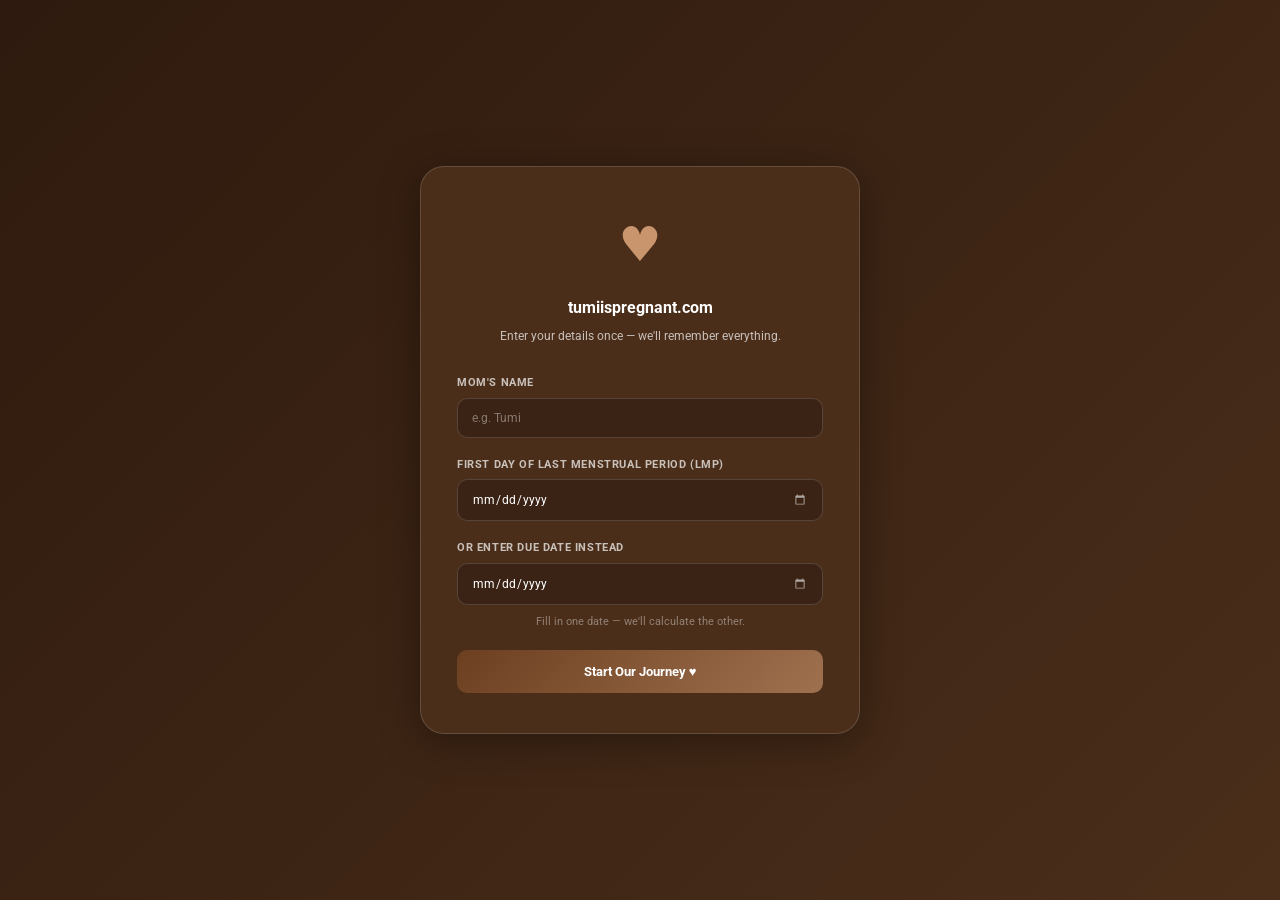
==== commit 4139bf20: "Add PWA support, branding, and custom domain readiness - manifest.json with app name 'Tumi is Pregna" ====
--- a/index.html
+++ b/index.html
@@ -2,8 +2,24 @@
 <html lang="en">
 <head>
   <meta charset="UTF-8" />
-  <meta name="viewport" content="width=device-width, initial-scale=1.0" />
-  <title>Tumi's Pregnancy Journey ♥</title>
+  <meta name="viewport" content="width=device-width, initial-scale=1.0, viewport-fit=cover" />
+  <title>Tumi is Pregnant ♥</title>
+
+  <!-- PWA -->
+  <link rel="manifest" href="/manifest.json" />
+  <meta name="theme-color" content="#6b3f20" />
+  <meta name="apple-mobile-web-app-capable" content="yes" />
+  <meta name="apple-mobile-web-app-status-bar-style" content="black-translucent" />
+  <meta name="apple-mobile-web-app-title" content="Tumi ♥" />
+  <link rel="apple-touch-icon" href="/icon.svg" />
+  <link rel="icon" type="image/svg+xml" href="/icon.svg" />
+
+  <!-- SEO / social -->
+  <meta name="description" content="Our private pregnancy journey — week tracker, daily wellness log &amp; memories." />
+  <meta property="og:title" content="Tumi is Pregnant ♥" />
+  <meta property="og:description" content="Our private pregnancy journey tracker." />
+  <meta property="og:type" content="website" />
+
   <link rel="preconnect" href="https://fonts.googleapis.com">
   <link href="https://fonts.googleapis.com/css2?family=Roboto:wght@400;500;700&display=swap" rel="stylesheet">
   <link rel="stylesheet" href="style.css" />
@@ -15,7 +31,7 @@
   <div id="setup-screen" class="screen hidden">
     <div class="setup-card">
       <div class="heart-icon">♥</div>
-      <h1>Our Pregnancy Journey</h1>
+      <h1>tumiispregnant.com</h1>
       <p class="subtitle">Enter your details once — we'll remember everything.</p>
       <div class="form-group">
         <label>Mom's name</label>
@@ -246,5 +262,10 @@
 
 </div><!-- /app -->
 <script src="app.js"></script>
+<script>
+  if ('serviceWorker' in navigator) {
+    navigator.serviceWorker.register('/sw.js').catch(() => {});
+  }
+</script>
 </body>
 </html>
